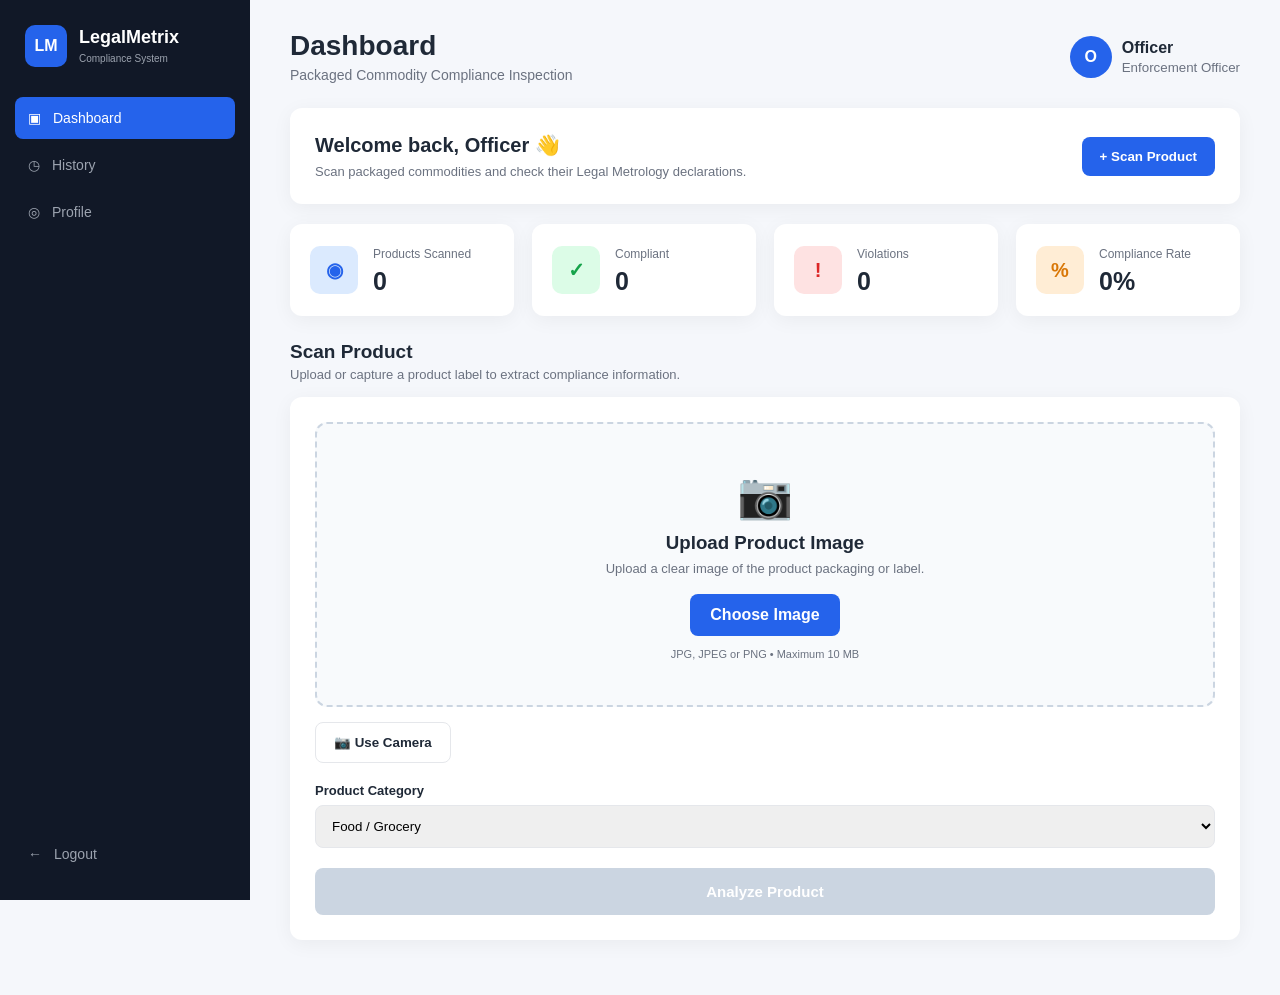
==== index.html @ 32f9e084 "UI changes done" ====
<!DOCTYPE html>
<html lang="en">
<head>
    <meta charset="UTF-8">
    <meta http-equiv="refresh" content="0; url=frontend/index.html">
    <title>LegalMetrix</title>
</head>
<body>
    <p>Opening LegalMetrix...</p>
    <script>
        window.location.replace('frontend/index.html');
    </script>
</body>
</html>
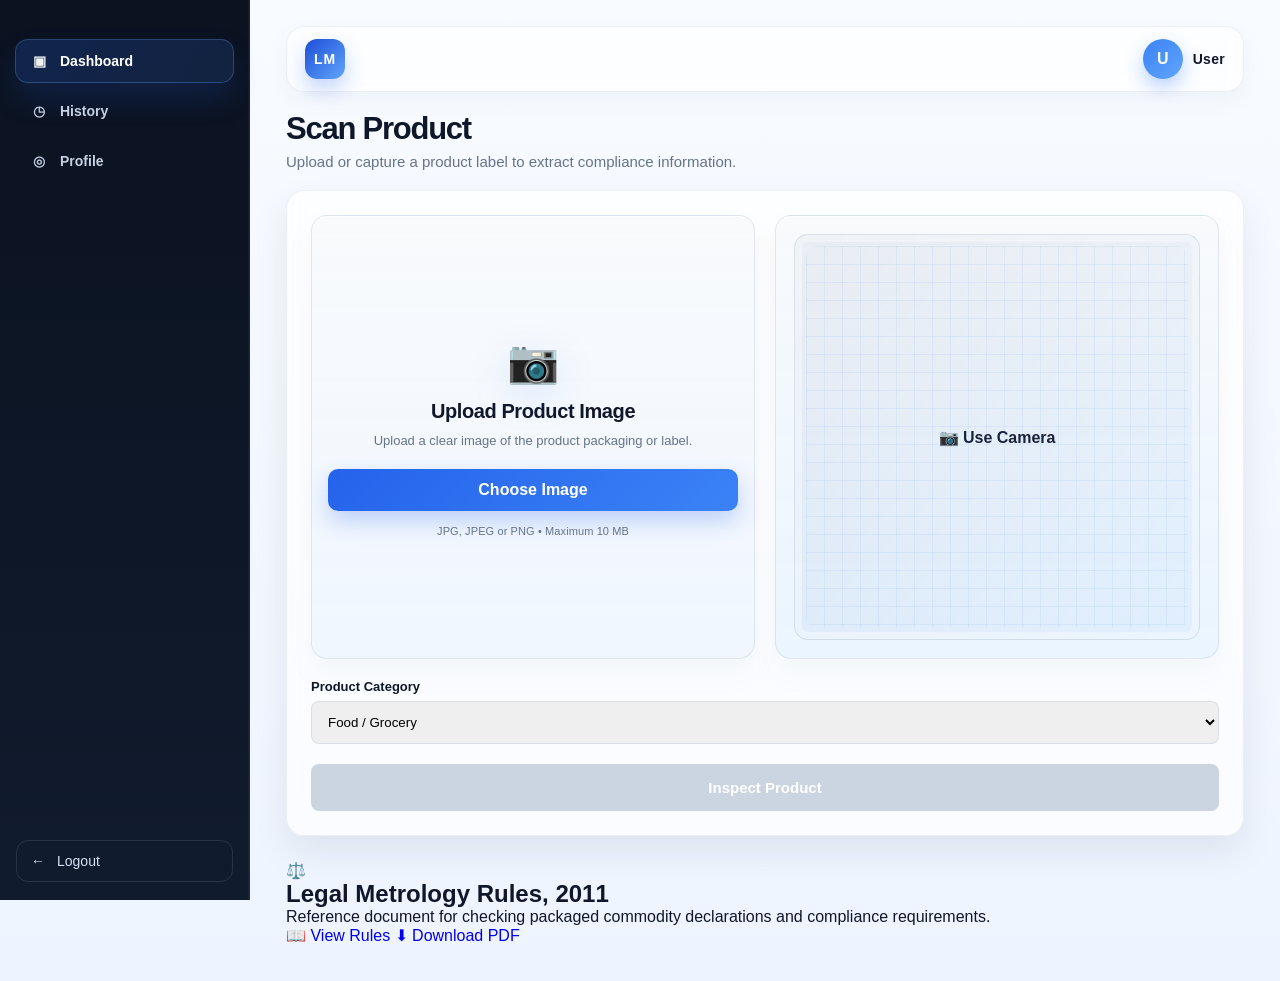
==== commit 65647c77: "Updated interface" ====
--- a/index.html
+++ b/index.html
@@ -11,4 +11,4 @@
         window.location.replace('frontend/index.html');
     </script>
 </body>
-</html>+</html>
